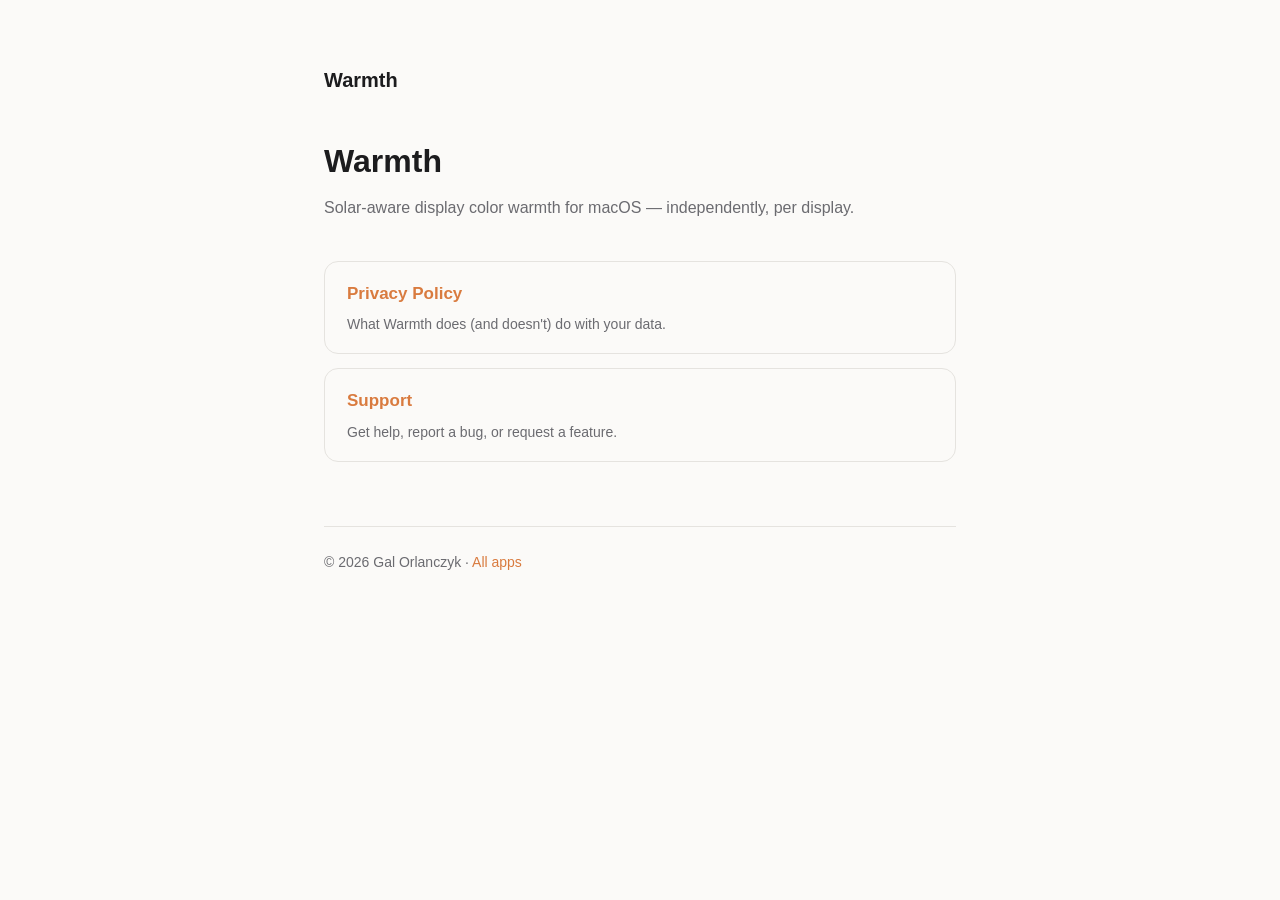
==== warmth/index.html @ d7363c05 "Add Warmth privacy policy and support page Co-Authored-By: Claude Sonnet 5 <noreply@anthropic.com>" ====
<!DOCTYPE html>
<html lang="en">
<head>
<meta charset="UTF-8">
<meta name="viewport" content="width=device-width, initial-scale=1.0">
<title>Warmth</title>
<link rel="stylesheet" href="../style.css">
</head>
<body>
<div class="wrap">
  <header class="page">
    <div class="name">Warmth</div>
  </header>

  <h1>Warmth</h1>
  <p class="subtitle">Solar-aware display color warmth for macOS — independently, per display.</p>

  <ul class="apps">
    <li>
      <a href="privacy.html">Privacy Policy</a>
      <p class="muted" style="margin:6px 0 0;">What Warmth does (and doesn't) do with your data.</p>
    </li>
    <li>
      <a href="support.html">Support</a>
      <p class="muted" style="margin:6px 0 0;">Get help, report a bug, or request a feature.</p>
    </li>
  </ul>

  <footer>
    &copy; 2026 Gal Orlanczyk &middot; <a href="/">All apps</a>
  </footer>
</div>
</body>
</html>
---- style.css ----
:root {
  color-scheme: light dark;
  --bg: #fbfaf8;
  --fg: #1c1c1e;
  --muted: #6b6b70;
  --accent: #d97b3f;
  --card: #ffffff;
  --border: #e5e3df;
}

@media (prefers-color-scheme: dark) {
  :root {
    --bg: #131316;
    --fg: #f2f1ee;
    --muted: #9a9a9f;
    --accent: #f0a565;
    --card: #1c1c1f;
    --border: #2c2c30;
  }
}

* { box-sizing: border-box; }

body {
  margin: 0;
  background: var(--bg);
  color: var(--fg);
  font-family: -apple-system, BlinkMacSystemFont, "SF Pro Text", "Segoe UI", Helvetica, Arial, sans-serif;
  line-height: 1.6;
}

.wrap {
  max-width: 680px;
  margin: 0 auto;
  padding: 64px 24px 96px;
}

header.page {
  display: flex;
  align-items: center;
  gap: 14px;
  margin-bottom: 40px;
}

header.page img {
  width: 44px;
  height: 44px;
  border-radius: 11px;
}

header.page .name {
  font-weight: 600;
  font-size: 20px;
}

h1 {
  font-size: 32px;
  margin: 0 0 8px;
}

.subtitle {
  color: var(--muted);
  margin: 0 0 40px;
  font-size: 16px;
}

h2 {
  font-size: 19px;
  margin: 40px 0 12px;
}

p, li {
  font-size: 16px;
  color: var(--fg);
}

.muted {
  color: var(--muted);
  font-size: 14px;
}

a {
  color: var(--accent);
  text-decoration: none;
}
a:hover { text-decoration: underline; }

.card {
  background: var(--card);
  border: 1px solid var(--border);
  border-radius: 14px;
  padding: 20px 24px;
  margin: 20px 0;
}

.apps {
  list-style: none;
  padding: 0;
  margin: 24px 0;
}

.apps li {
  border: 1px solid var(--border);
  border-radius: 14px;
  padding: 18px 22px;
  margin-bottom: 14px;
}

.apps a {
  font-weight: 600;
  font-size: 17px;
}

footer {
  margin-top: 64px;
  padding-top: 24px;
  border-top: 1px solid var(--border);
  color: var(--muted);
  font-size: 14px;
}
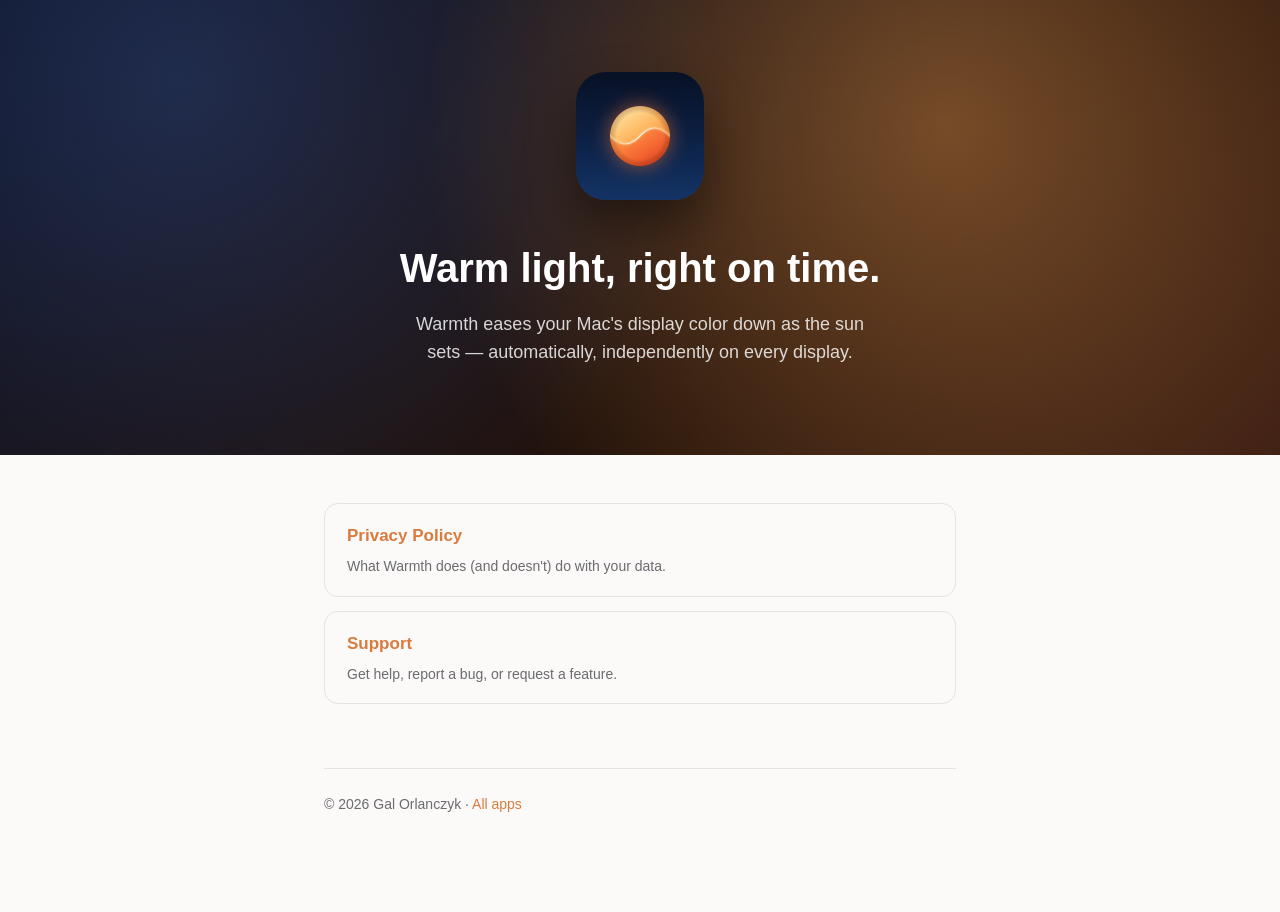
==== commit cf800277: "Add gradient hero with app icon to landing pages Matches the App Store marketing image style (deep i" ====
--- a/warmth/index.html
+++ b/warmth/index.html
@@ -7,15 +7,13 @@
 <link rel="stylesheet" href="../style.css">
 </head>
 <body>
-<div class="wrap">
-  <header class="page">
-    <div class="name">Warmth</div>
-  </header>
-
-  <h1>Warmth</h1>
-  <p class="subtitle">Solar-aware display color warmth for macOS — independently, per display.</p>
-
-  <ul class="apps">
+<div class="hero">
+  <img class="icon" src="../assets/warmth-icon.png" alt="">
+  <h1>Warm light, right on time.</h1>
+  <p>Warmth eases your Mac's display color down as the sun sets — automatically, independently on every display.</p>
+</div>
+<div class="wrap narrow-top">
+  <ul class="apps" style="margin-top:48px;">
     <li>
       <a href="privacy.html">Privacy Policy</a>
       <p class="muted" style="margin:6px 0 0;">What Warmth does (and doesn't) do with your data.</p>
--- a/style.css
+++ b/style.css
@@ -35,6 +35,10 @@
   padding: 64px 24px 96px;
 }
 
+.wrap.narrow-top {
+  padding-top: 0;
+}
+
 header.page {
   display: flex;
   align-items: center;
@@ -51,6 +55,38 @@
 header.page .name {
   font-weight: 600;
   font-size: 20px;
+}
+
+/* Hero banner — echoes the app's marketing gradient (deep indigo -> warm amber) */
+.hero {
+  background:
+    radial-gradient(circle at 74% 28%, rgba(255,170,90,0.38), transparent 52%),
+    radial-gradient(circle at 14% 18%, rgba(70,110,200,0.30), transparent 46%),
+    linear-gradient(135deg, #0a0e1c 0%, #241209 65%, #3a1c12 100%);
+  color: #fff;
+  text-align: center;
+  padding: 72px 24px 88px;
+}
+
+.hero img.icon {
+  width: 128px;
+  height: 128px;
+  border-radius: 29px;
+  box-shadow: 0 24px 48px rgba(0,0,0,0.45);
+  margin-bottom: 28px;
+}
+
+.hero h1 {
+  font-size: 40px;
+  margin: 0 0 10px;
+  color: #fff;
+}
+
+.hero p {
+  font-size: 18px;
+  color: rgba(255,255,255,0.82);
+  max-width: 480px;
+  margin: 0 auto;
 }
 
 h1 {
